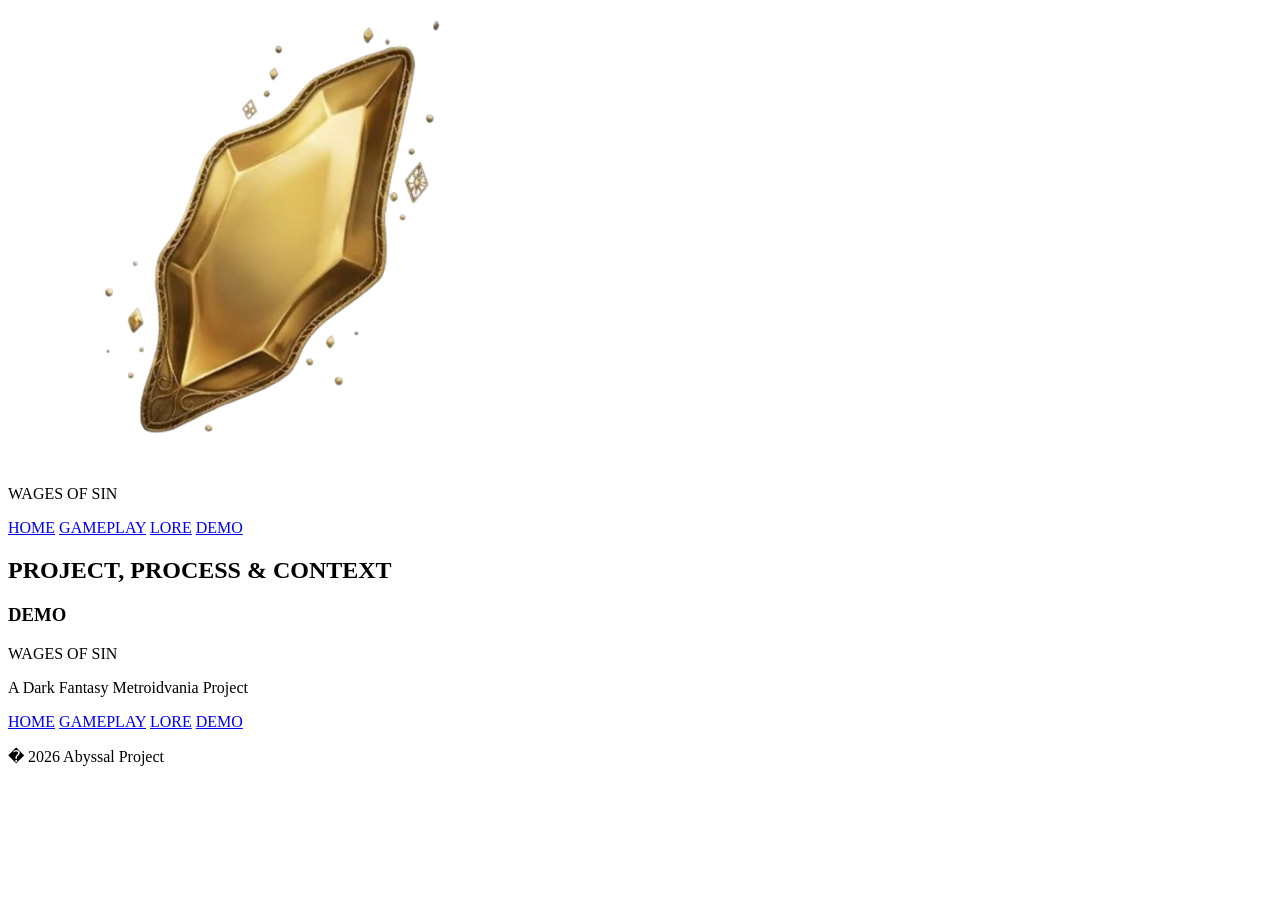
==== demo.html @ bb67bcfe "project-structure-adapted adaptei a estrutura do projeto para hospedar no github pages" ====
<!DOCTYPE html>
<html lang="en">
<head>
    <meta charset="UTF-8">
    <meta name="viewport" content="width=device-width, initial-scale=1.0">
    <title>Wages of Sin - Demo</title>

    <link rel="stylesheet" href="CSS/demo.css">
</head>
<body>
    
    <section id="main-section">
        <header>
            <div id="franchise-area">
                <img id="franchise-logo" alt="logo" src="IMGS/Sin-remnant.svg">
                <p id="franchise-name">WAGES OF SIN</p>
            </div>

            <div id="redirect-area">
                <a id="homepage" class="redirect" href="index.html">HOME</a>
                <a id="gameplay" class="redirect" href="gameplay.html">GAMEPLAY</a>
                <a id="lore" class="redirect" href="lore.html">LORE</a>
                <a id="demo" class="redirect" href="demo.html">DEMO</a>
            </div>
        </header>

        <section id="title-section">
            <h2 id="subtitle">PROJECT, PROCESS &amp; CONTEXT</h2>
            <h1 id="title">DEMO</h1>
        </section>
    </section>

    <footer>
        <div id="disclaimer" class="footer-areas">
            <p class="disclaimer-text">WAGES OF SIN</p>
            <p class="disclaimer-text" id="disclaimer-description">A Dark Fantasy Metroidvania Project</p>
        </div>
        
        <div id="redirect-area2" class="footer-areas">
            <a id="homepage2" class="redirect rdt2" href="index.html">HOME</a>
            <a id="gameplay2" class="redirect rdt2" href="gameplay.html">GAMEPLAY</a>
            <a id="lore2" class="redirect rdt2" href="lore.html">LORE</a>
            <a id="demo2" class="redirect rdt2" href="demo.html">DEMO</a>
        </div>
        
        <div id="corporation-disclaimer" class="footer-areas">
            <p id="corporation-text">� 2026 Abyssal Project</p>
        </div>
    </footer>
</body>
</html>
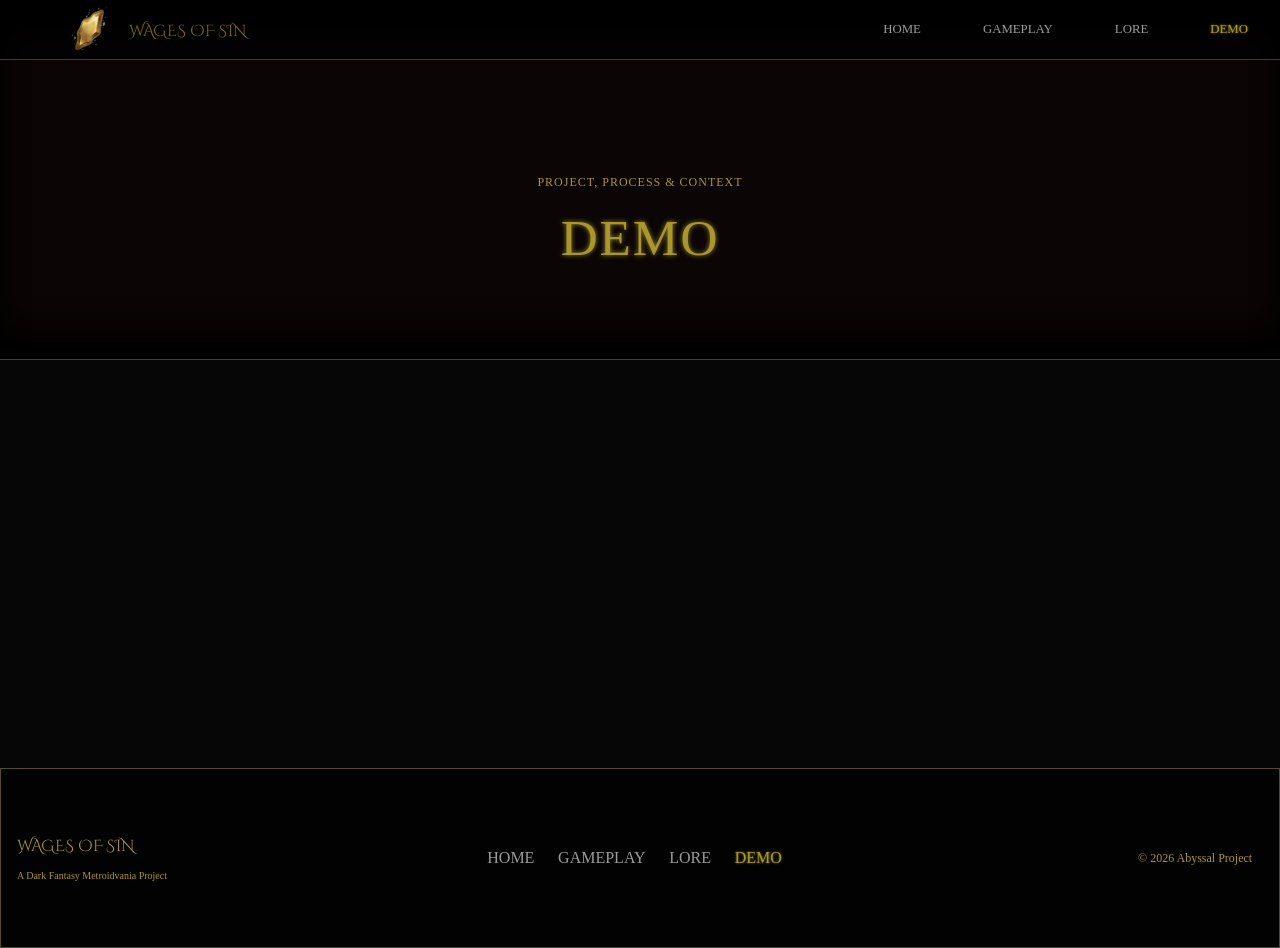
==== commit 5ad84105: "final lore update" ====
--- a/demo.html
+++ b/demo.html
@@ -20,7 +20,7 @@
                 <a id="homepage" class="redirect" href="index.html">HOME</a>
                 <a id="gameplay" class="redirect" href="gameplay.html">GAMEPLAY</a>
                 <a id="lore" class="redirect" href="lore.html">LORE</a>
-                <a id="demo" class="redirect" href="demo.html">DEMO</a>
+                <a id="demo" class="redirect" href="development.html">DEMO</a>
             </div>
         </header>
 
@@ -40,12 +40,14 @@
             <a id="homepage2" class="redirect rdt2" href="index.html">HOME</a>
             <a id="gameplay2" class="redirect rdt2" href="gameplay.html">GAMEPLAY</a>
             <a id="lore2" class="redirect rdt2" href="lore.html">LORE</a>
-            <a id="demo2" class="redirect rdt2" href="demo.html">DEMO</a>
+            <a id="demo2" class="redirect rdt2" href="development.html">DEMO</a>
         </div>
         
         <div id="corporation-disclaimer" class="footer-areas">
-            <p id="corporation-text">� 2026 Abyssal Project</p>
+            <p id="corporation-text">© 2026 Abyssal Project</p>
         </div>
     </footer>
 </body>
 </html>
+
+
--- a/CSS/demo.css
+++ b/CSS/demo.css
@@ -0,0 +1,203 @@
+@font-face {
+    font-family: "minha fonte";
+    src: url("../FONTS/CinzelDecorative-Regular.otf");
+}
+
+:root {
+    --display-font: "minha fonte";
+    --serif-font: "Times New Roman", Times, serif;
+    --gold-color: rgb(169, 150, 45);
+    --light-gold-color: rgb(253, 226, 76);
+    --lighter-gold-color: rgba(253, 226, 76, 0.523);
+    --black-acrilic: rgba(0, 0, 0, 0.65);
+    --light-black: rgb(6, 6, 6);
+    --lighter-black: rgb(12, 12, 12);
+    --body-background: rgb(172, 170, 170);
+    --text-muted: rgb(155, 155, 155);
+    --transition-default: 0.4s ease;
+    --dark-red: rgb(33, 0, 0);
+    --light-box-shadow: inset 0 2rem 2rem -0.4rem rgba(0, 0, 0, 1), inset 0 -2rem 2rem -0.4rem rgba(0, 0, 0, 1);
+}
+
+* {
+    box-sizing: border-box;
+}
+
+html,
+body {
+    width: 100%;
+    min-height: 100%;
+    margin: 0;
+    padding: 0;
+    background-color: var(--light-black);
+}
+
+#main-section {
+    display: flex;
+    flex-direction: column;
+    align-items: center;
+    width: 100%;
+    min-height: 80vh;
+    font-family: var(--display-font);
+}
+
+header,
+#franchise-area,
+#redirect-area {
+    display: flex;
+    flex-direction: row;
+    align-items: center;
+}
+
+header {
+    position: fixed;
+    z-index: 100;
+    justify-content: space-between;
+    width: 100%;
+    min-height: 3.75rem;
+    padding: 0 2rem;
+    background-color: var(--black-acrilic);
+    border-bottom: 0.0625rem solid rgba(253, 226, 76, 0.261);
+}
+
+#franchise-area {
+    justify-content: center;
+    gap: 1rem;
+    width: min(20%, 15.625rem);
+    min-width: 11.25rem;
+    height: 100%;
+}
+
+#franchise-logo {
+    width: clamp(2.5rem, 4vw, 4.375rem);
+    height: auto;
+}
+
+#franchise-name {
+    color: rgb(125, 107, 3);
+    font-size: clamp(1rem, 1vw, 2rem);
+    font-weight: lighter;
+}
+
+#redirect-area {
+    justify-content: space-between;
+    gap: 1.5rem;
+    width: min(30%, 25rem);
+    min-width: 15.625rem;
+    height: 100%;
+    font-family: var(--serif-font);
+    text-align: center;
+}
+
+.redirect {
+    color: var(--text-muted);
+    font-size: clamp(0.8rem, 1vw, 0.95rem);
+    font-weight: lighter;
+    text-decoration: none;
+    text-underline-offset: 0.25rem;
+    transition: color var(--transition-default), transform var(--transition-default);
+}
+
+#demo,
+#demo2 {
+    color: var(--gold-color);
+    text-shadow: rgba(from var(--light-gold-color) r g b / 60%) 0 0 0.15rem;
+}
+
+.redirect:hover {
+    color: var(--gold-color);
+    transform: scale(1.1);
+    cursor: pointer;
+}
+
+#title-section {
+    display: flex;
+    flex-direction: column;
+    align-items: center;
+    justify-content: center;
+    width: 100%;
+    height: clamp(16rem, 40vh, 30rem);
+    text-align: center;
+    background-color: rgb(from var(--dark-red) r g b / 20%);
+    box-shadow: var(--light-box-shadow);
+    border-bottom: 0.0625rem solid rgba(253, 226, 76, 0.261);
+}
+
+#subtitle {
+    margin-top: clamp(2rem, 15vh, 15rem);
+    margin-bottom: clamp(1rem, 2vh, 2rem);
+    color: var(--gold-color);
+    font-family: var(--serif-font);
+    font-size: 0.75rem;
+    font-weight: lighter;
+    letter-spacing: 0.0625rem;
+}
+
+#title {
+    margin-top: 0;
+    color: var(--gold-color);
+    font-family: var(--serif-font);
+    font-size: clamp(2.5rem, 4vw, 4.375rem);
+    font-weight: lighter;
+    letter-spacing: 0.125rem;
+    text-shadow: rgba(from var(--light-gold-color) r g b / 60%) 0 0 0.35rem;
+}
+
+footer {
+    display: flex;
+    flex-direction: row;
+    width: 100%;
+    height: clamp(8rem, 20vh, 20rem);
+    margin-top: 3rem;
+    background-color: var(--black-acrilic);
+    border: 1px solid rgba(from var(--gold-color) r g b / 50%);
+}
+
+.footer-areas {
+    display: flex;
+    width: clamp(15rem, 33vw, 45rem);
+    height: 100%;
+    justify-content: center;
+}
+
+#disclaimer {
+    flex-direction: column;
+    overflow-wrap: break-word;
+}
+
+.disclaimer-text {
+    margin: 0 0 0 1rem;
+    color: var(--gold-color);
+    font-family: var(--display-font);
+}
+
+#disclaimer-description {
+    margin-top: 1rem;
+    font-size: 0.625rem;
+    font-family: var(--serif-font);
+}
+
+#redirect-area2 {
+    flex-direction: row;
+    align-items: center;
+    justify-content: space-between;
+    padding: 0 5%;
+    text-align: center;
+}
+
+.rdt2 {
+    font-size: 1rem;
+}
+
+#corporation-disclaimer {
+    align-items: center;
+    justify-content: right;
+    margin-right: 0;
+}
+
+#corporation-text {
+    margin-right: 1rem;
+    color: var(--gold-color);
+    font-size: 0.75rem;
+    font-family: var(--serif-font);
+}
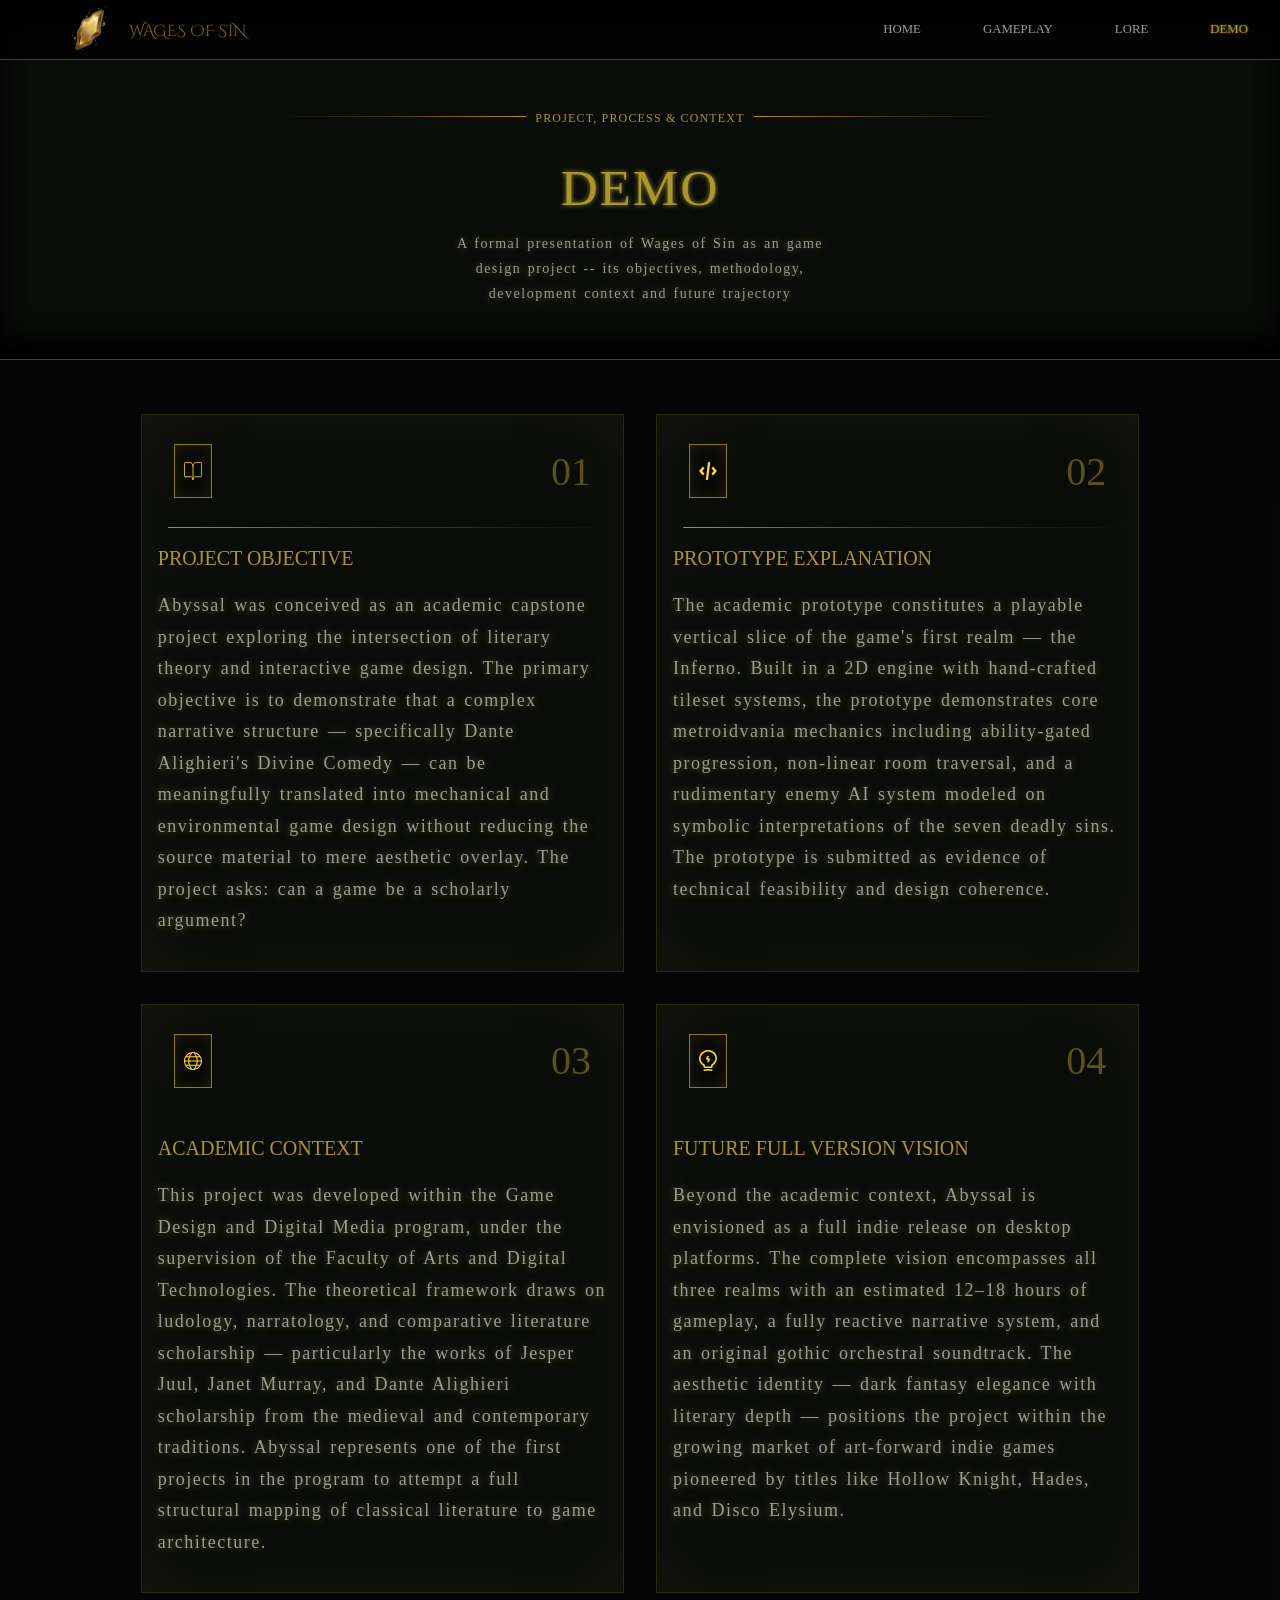
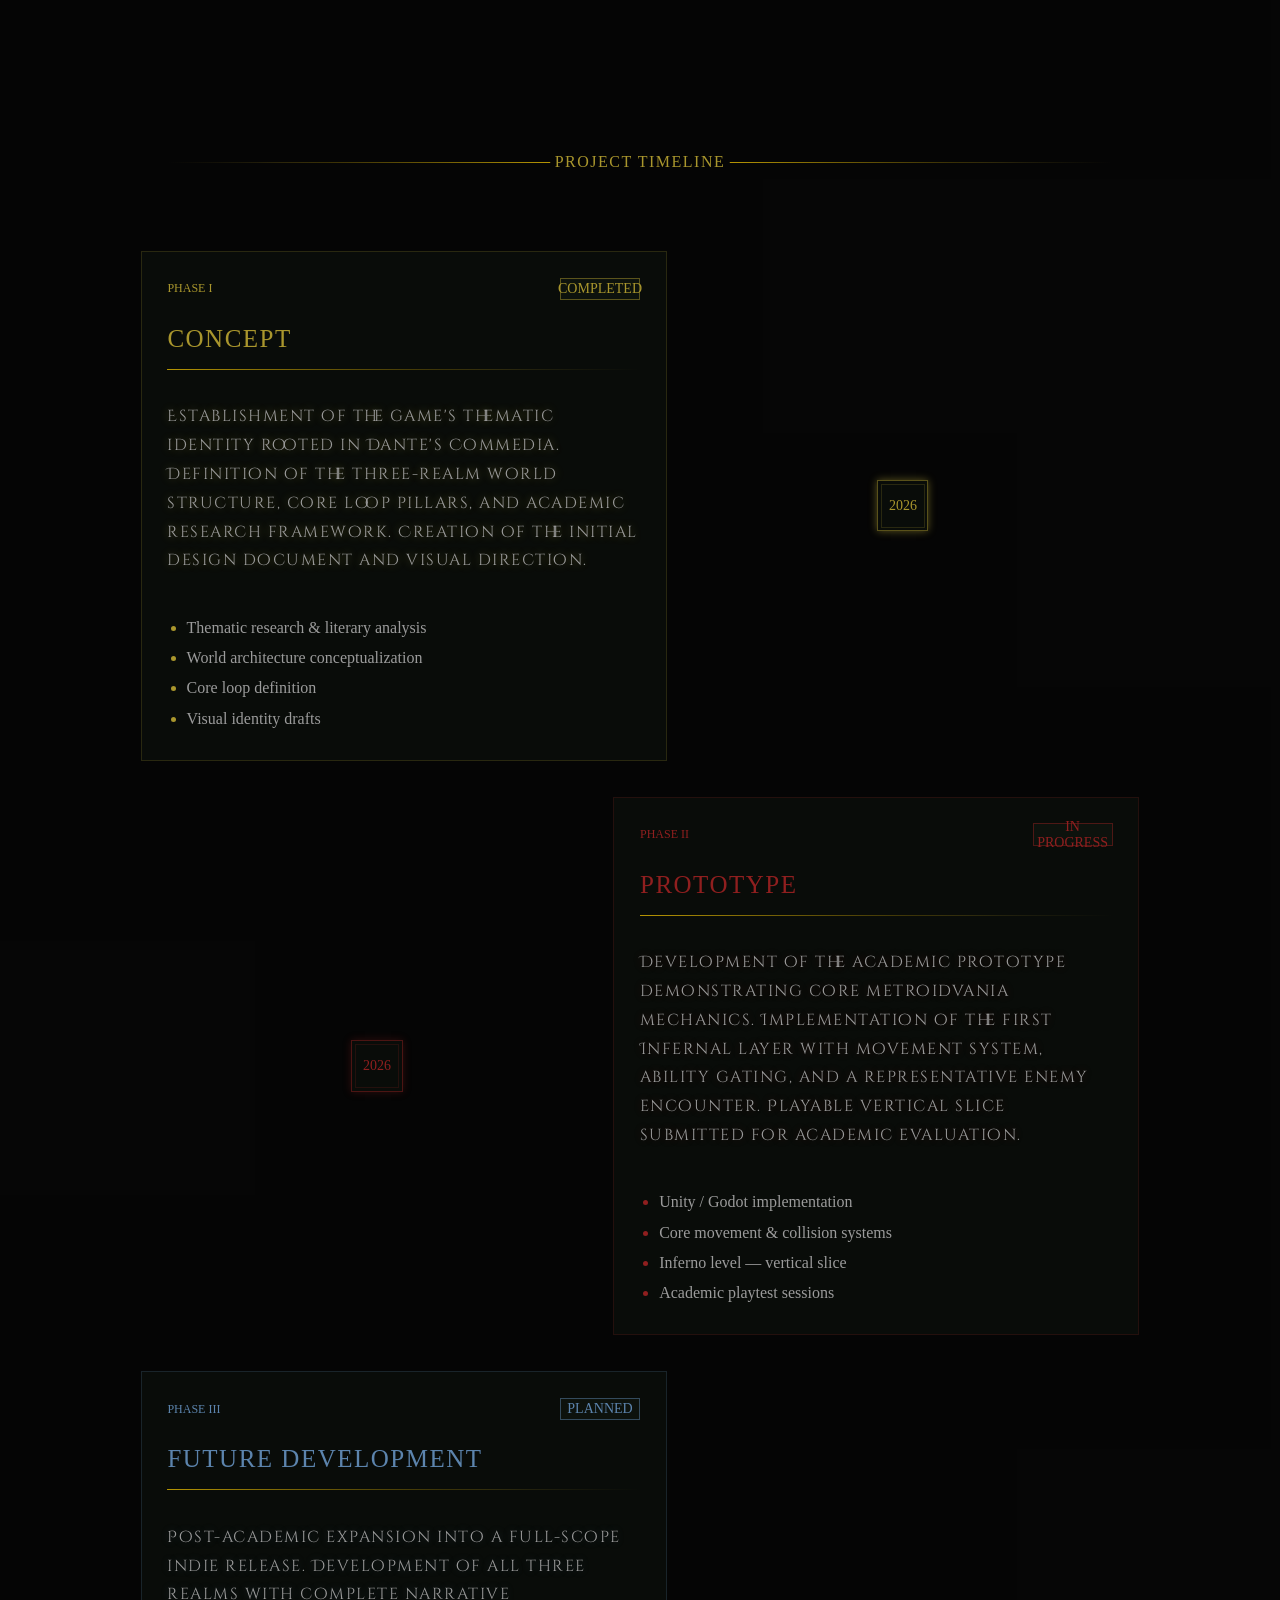
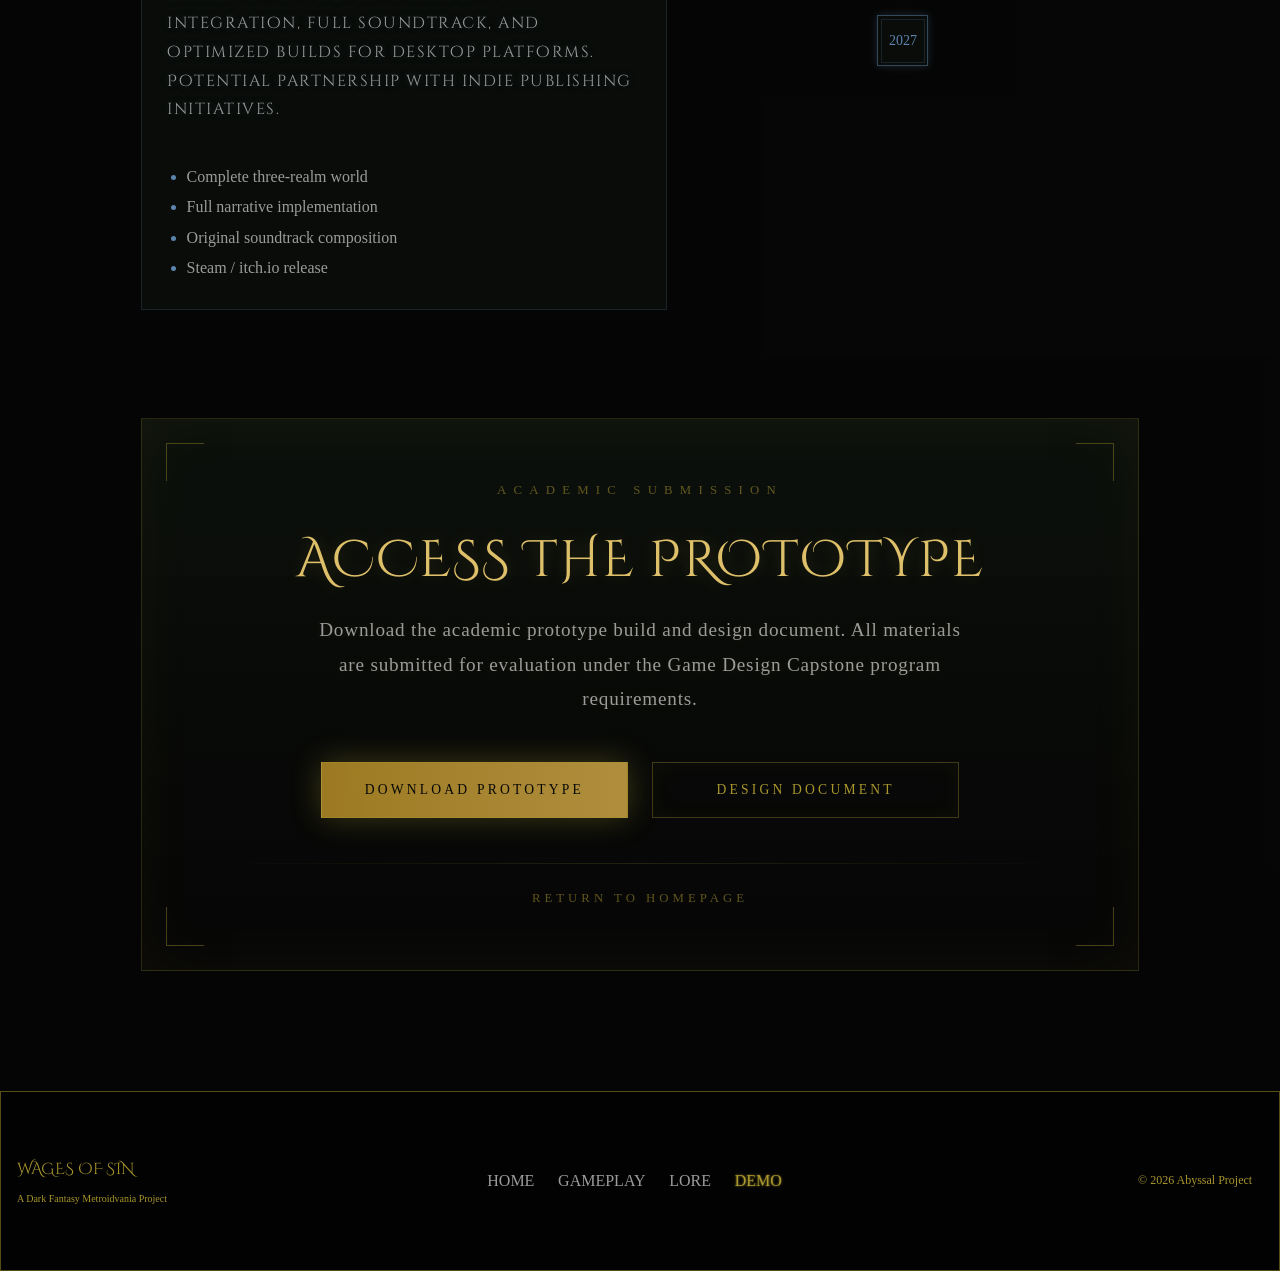
==== commit ba69fdd3: "demo update" ====
--- a/demo.html
+++ b/demo.html
@@ -5,30 +5,286 @@
     <meta name="viewport" content="width=device-width, initial-scale=1.0">
     <title>Wages of Sin - Demo</title>
 
-    <link rel="stylesheet" href="CSS/demo.css">
+    <link rel="stylesheet" href="../CSS/demo.css">
 </head>
 <body>
     
     <section id="main-section">
         <header>
             <div id="franchise-area">
-                <img id="franchise-logo" alt="logo" src="IMGS/Sin-remnant.svg">
+                <img id="franchise-logo" alt="logo" src="../IMGS/Sin-remnant.svg">
                 <p id="franchise-name">WAGES OF SIN</p>
             </div>
 
             <div id="redirect-area">
-                <a id="homepage" class="redirect" href="index.html">HOME</a>
+                <a id="homepage" class="redirect" href="home.html">HOME</a>
                 <a id="gameplay" class="redirect" href="gameplay.html">GAMEPLAY</a>
                 <a id="lore" class="redirect" href="lore.html">LORE</a>
-                <a id="demo" class="redirect" href="development.html">DEMO</a>
+                <a id="demo" class="redirect" href="demo.html">DEMO</a>
             </div>
         </header>
 
         <section id="title-section">
-            <h2 id="subtitle">PROJECT, PROCESS &amp; CONTEXT</h2>
+            <div id="subtitle-place">
+                <img class="yellow-line left-line" src="../IMGS/left-line.svg" alt="">
+                <h2 id="subtitle">PROJECT, PROCESS &amp; CONTEXT</h2>
+                <img class="yellow-line right-line" src="../IMGS/right-line.svg" alt="">
+            </div>
             <h1 id="title">DEMO</h1>
+            <div id="text-above-place">
+                <p id="title-text-above">A formal presentation of Wages of Sin as an game design project -- its objectives, methodology, development context and future trajectory</p>
+            </div>
         </section>
+
+        <section id="project-details-section">
+
+            <div class="line-box-place">
+
+                <div id="first-box" class="info-box">
+                    
+                    <div class="upper-box-line">
+                    
+                        <div class="icon-box">
+                    
+                            <img class="icon" src="../IMGS/Book.svg" alt="">
+                    
+                        </div>
+
+                        <p class="numeration">01</p>
+                    
+                    </div>
+
+                    <div class="divisor-line"></div>
+        
+                    <div class="text-info-box">
+                    
+                        <h3 class="info-box-title">PROJECT OBJECTIVE</h3>
+                    
+                        <p class="info-box-text">Abyssal was conceived as an academic capstone project exploring the intersection of literary theory and interactive game design. The primary objective is to demonstrate that a complex narrative structure — specifically Dante Alighieri's Divine Comedy — can be meaningfully translated into mechanical and environmental game design without reducing the source material to mere aesthetic overlay. The project asks: can a game be a scholarly argument?</p>
+                    
+                    </div>
+
+                </div>
+
+                <div id="second-box" class="info-box">
+                    
+                    <div class="upper-box-line">
+                    
+                        <div class="icon-box">
+                    
+                            <img class="icon" src="../IMGS/Code.svg" alt="">
+                    
+                        </div>
+
+                        <p class="numeration">02</p>
+                    
+                    </div>
+
+                    <div class="divisor-line"></div>
+        
+                    <div class="text-info-box">
+                    
+                        <h3 class="info-box-title">PROTOTYPE EXPLANATION</h3>
+                    
+                        <p class="info-box-text">The academic prototype constitutes a playable vertical slice of the game's first realm — the Inferno. Built in a 2D engine with hand-crafted tileset systems, the prototype demonstrates core metroidvania mechanics including ability-gated progression, non-linear room traversal, and a rudimentary enemy AI system modeled on symbolic interpretations of the seven deadly sins. The prototype is submitted as evidence of technical feasibility and design coherence.</p>
+                    
+                    </div>
+
+                </div>
+            </div>
+
+            <div class="line-box-place">
+
+                <div id="third-box" class="info-box">
+                    
+                    <div class="upper-box-line">
+                    
+                        <div class="icon-box">
+                    
+                            <img class="icon" src="../IMGS/world.svg" alt="">
+                    
+                        </div>
+
+                        <p class="numeration">03</p>
+                    
+                    </div>
+
+                    <div class="divisor-line"></div>
+        
+                    <div class="text-info-box">
+                    
+                        <h3 class="info-box-title">ACADEMIC CONTEXT</h3>
+                    
+                        <p class="info-box-text">This project was developed within the Game Design and Digital Media program, under the supervision of the Faculty of Arts and Digital Technologies. The theoretical framework draws on ludology, narratology, and comparative literature scholarship — particularly the works of Jesper Juul, Janet Murray, and Dante Alighieri scholarship from the medieval and contemporary traditions. Abyssal represents one of the first projects in the program to attempt a full structural mapping of classical literature to game architecture.</p>
+                    
+                    </div>
+
+                </div>
+
+                <div id="fourth-box" class="info-box">
+                    
+                    <div class="upper-box-line">
+                    
+                        <div class="icon-box">
+                    
+                            <img class="icon" src="../IMGS/lamp.svg" alt="">
+                    
+                        </div>
+
+                        <p class="numeration">04</p>
+                    
+                    </div>
+
+                    <div class="divisor-line"></div>
+        
+                    <div class="text-info-box">
+                    
+                        <h3 class="info-box-title">FUTURE FULL VERSION VISION</h3>
+                    
+                        <p class="info-box-text">Beyond the academic context, Abyssal is envisioned as a full indie release on desktop platforms. The complete vision encompasses all three realms with an estimated 12–18 hours of gameplay, a fully reactive narrative system, and an original gothic orchestral soundtrack. The aesthetic identity — dark fantasy elegance with literary depth — positions the project within the growing market of art-forward indie games pioneered by titles like Hollow Knight, Hades, and Disco Elysium.</p>
+                    </div>
+
+                </div>
+            </div>
+
+        </section>
+
+        <div id="divisor-place">
+            <img class="line" src="../IMGS/left-line.svg" alt="left-line">
+            <p id="project-timeline">PROJECT TIMELINE</p>
+            <img class="line" src="../IMGS/right-line.svg" alt="right-line">
+        </div>
+
+        <section id="timeline-section">
+            
+            <div id="first-timeline" class="timeline">
+
+                <div class="timeline-box">
+
+                    <div class="timeline-box-upper-line">
+
+                        <p class="phase">PHASE I</p>
+
+                        <div class="stage-box">COMPLETED</div>
+                   
+                    </div>
+
+                    <p class="timeline-title">CONCEPT</p>
+                    <img class="timeline-golden-line divisor-line" src="" alt="">
+
+                    <p class="timeline-description">Establishment of the game's thematic identity rooted in Dante's Commedia. Definition of the three-realm world structure, core loop pillars, and academic research framework. Creation of the initial design document and visual direction.</p>
+                    <ul class="timeline-list">
+                        <li>Thematic research &amp; literary analysis</li>
+                        <li>World architecture conceptualization</li>
+                        <li>Core loop definition</li>
+                        <li>Visual identity drafts</li>
+                    </ul>
+                </div>
+
+                <div class="timeline-right-side">
+                    <div class="outside-year-box" id="first-outside-year-box">
+                        <div class="inside-year-box" id="first-inside-year-box">2026</div>
+                    </div>
+                </div>
+            </div>
+
+
+            <div id="second-timeline" class="timeline">
+
+                <div class="timeline-box">
+
+                    <div class="timeline-box-upper-line">
+
+                        <p class="phase">PHASE II</p>
+
+                        <div class="stage-box">IN PROGRESS</div>
+                   
+                    </div>
+
+                    <p class="timeline-title">PROTOTYPE</p>
+                    <img class="timeline-golden-line divisor-line" src="" alt="">
+
+                    <p class="timeline-description">Development of the academic prototype demonstrating core metroidvania mechanics. Implementation of the first Infernal layer with movement system, ability gating, and a representative enemy encounter. Playable vertical slice submitted for academic evaluation.</p>
+                    <ul class="timeline-list">
+                        <li>Unity / Godot implementation</li>
+                        <li>Core movement &amp; collision systems</li>
+                        <li>Inferno level — vertical slice</li>
+                        <li>Academic playtest sessions</li>
+                    </ul>
+                </div>
+
+                <div class="timeline-right-side">
+                    <div class="outside-year-box">
+                        <div class="inside-year-box">2026</div>
+                    </div>
+                </div>
+            </div>
+
+            <div id="third-timeline" class="timeline">
+
+                <div class="timeline-box">
+
+                    <div class="timeline-box-upper-line">
+
+                        <p class="phase">PHASE III</p>
+
+                        <div class="stage-box">PLANNED</div>
+                   
+                    </div>
+
+                    <p class="timeline-title">FUTURE DEVELOPMENT</p>
+                    <img class="timeline-golden-line divisor-line" src="" alt="">
+
+                    <p class="timeline-description">Post-academic expansion into a full-scope indie release. Development of all three realms with complete narrative integration, full soundtrack, and optimized builds for desktop platforms. Potential partnership with indie publishing initiatives.</p>
+                    <ul class="timeline-list">
+                        <li>Complete three-realm world</li>
+                        <li>Full narrative implementation</li>
+                        <li>Original soundtrack composition</li>
+                        <li>Steam / itch.io release</li>
+                    </ul>
+                </div>
+
+                <div class="timeline-right-side">
+                    <div class="outside-year-box">
+                        <div class="inside-year-box">2027</div>
+                    </div>
+                </div>
+            </div>
+        </section>
+
+        <section id="prototype-access-section">
+
+            <div id="prototype-access-card">
+
+                <div class="card-corner top-left"></div>
+                <div class="card-corner top-right"></div>
+                <div class="card-corner bottom-left"></div>
+                <div class="card-corner bottom-right"></div>
+
+                <p class="prototype-overline">ACADEMIC SUBMISSION</p>
+                <h2 id="prototype-access-title">ACCESS THE PROTOTYPE</h2>
+                <p id="prototype-access-description">Download the academic prototype build and design document. All materials are submitted for evaluation under the Game Design Capstone program requirements.</p>
+
+                <div id="prototype-actions">
+                    <a class="prototype-button primary-prototype-button" href="#">DOWNLOAD PROTOTYPE</a>
+                    <a class="prototype-button secondary-prototype-button" href="#">DESIGN DOCUMENT</a>
+                </div>
+
+                <div id="prototype-return-line"></div>
+                <a id="prototype-return-link" href="home.html">RETURN TO HOMEPAGE</a>
+
+            </div>
+
+        </section>
+
     </section>
+
+
+
+
+
+
+
 
     <footer>
         <div id="disclaimer" class="footer-areas">
@@ -37,10 +293,10 @@
         </div>
         
         <div id="redirect-area2" class="footer-areas">
-            <a id="homepage2" class="redirect rdt2" href="index.html">HOME</a>
+            <a id="homepage2" class="redirect rdt2" href="home.html">HOME</a>
             <a id="gameplay2" class="redirect rdt2" href="gameplay.html">GAMEPLAY</a>
             <a id="lore2" class="redirect rdt2" href="lore.html">LORE</a>
-            <a id="demo2" class="redirect rdt2" href="development.html">DEMO</a>
+            <a id="demo2" class="redirect rdt2" href="demo.html">DEMO</a>
         </div>
         
         <div id="corporation-disclaimer" class="footer-areas">
@@ -50,4 +306,3 @@
 </body>
 </html>
 
-
--- a/CSS/demo.css
+++ b/CSS/demo.css
@@ -10,13 +10,29 @@
     --light-gold-color: rgb(253, 226, 76);
     --lighter-gold-color: rgba(253, 226, 76, 0.523);
     --black-acrilic: rgba(0, 0, 0, 0.65);
-    --light-black: rgb(6, 6, 6);
+    --light-black: rgba(6, 6, 6, 0.99);
     --lighter-black: rgb(12, 12, 12);
     --body-background: rgb(172, 170, 170);
     --text-muted: rgb(155, 155, 155);
     --transition-default: 0.4s ease;
-    --dark-red: rgb(33, 0, 0);
-    --light-box-shadow: inset 0 2rem 2rem -0.4rem rgba(0, 0, 0, 1), inset 0 -2rem 2rem -0.4rem rgba(0, 0, 0, 1);
+    --dark-red: rgba(66, 1, 1, 0.402);
+    --light-box-shadow: inset 0 1.6rem 1.6rem -0.32rem rgba(0, 0, 0, 1), inset 0 -1.6rem 1.6rem -0.32rem rgba(0, 0, 0, 1);
+    --yellow-background: rgba(255, 251, 0, 0.215);
+    --realm-red-glow: rgb(253, 6, 6, 0.3);
+    --realm-red-image-glow: rgb(234, 0, 0, 0.3);
+    --realm-red-soft: rgba(255, 0, 0, 0.267);
+    --realm-red-soft-glow: rgba(255, 0, 0, 0.2);
+    --realm-red-text: rgb(111, 3, 3);
+
+    --penant-blue: rgb(128, 212, 212);
+    --dark-yellow: rgba(201, 218, 44, 0.035);
+    --golden-glow: rgb(253, 226, 76);
+
+    --dark-green: rgba(35, 56, 35, 0.153);
+    --light-green: rgb(0, 127, 0);
+    --lighter-green: rgba(0, 127, 0, 0.523);
+    --content-width: min(78%, 84rem);
+    --content-width-mobile: min(90%, 42rem);
 }
 
 * {
@@ -118,29 +134,816 @@
     width: 100%;
     height: clamp(16rem, 40vh, 30rem);
     text-align: center;
-    background-color: rgb(from var(--dark-red) r g b / 20%);
+    background-color: var(--dark-green);
     box-shadow: var(--light-box-shadow);
     border-bottom: 0.0625rem solid rgba(253, 226, 76, 0.261);
 }
 
 #subtitle {
-    margin-top: clamp(2rem, 15vh, 15rem);
-    margin-bottom: clamp(1rem, 2vh, 2rem);
+    margin-left: 0.5rem;
+    margin-right: 0.5rem;
     color: var(--gold-color);
     font-family: var(--serif-font);
     font-size: 0.75rem;
     font-weight: lighter;
-    letter-spacing: 0.0625rem;
+    letter-spacing: 0.0725rem;
 }
 
 #title {
-    margin-top: 0;
+    margin-top: 0%;
     color: var(--gold-color);
     font-family: var(--serif-font);
     font-size: clamp(2.5rem, 4vw, 4.375rem);
     font-weight: lighter;
     letter-spacing: 0.125rem;
     text-shadow: rgba(from var(--light-gold-color) r g b / 60%) 0 0 0.35rem;
+    margin-bottom: 0%;
+}
+
+
+#subtitle-place{
+    margin-bottom: 0%;
+    width: 100%;
+    height: clamp(2rem, 15vh, 5rem);
+    display: flex;
+    flex-direction: row;
+    text-align: center;
+    align-items: center;
+    justify-content: center;
+}
+
+.yellow-line{
+    margin-bottom: clamp(0.2rem, 1vh, 0.2rem);
+    width: 20%;
+    height: 0.05rem;
+    object-fit: cover;
+}
+
+#text-above-place{
+    margin-top: 0%;
+    font-size: 14px;
+    font-family: var(--serif-font);
+    font-weight: lighter;
+    color: var(--text-muted);
+    letter-spacing: 1.5px;
+    word-spacing: 1.5px;
+    line-height: 1.8;
+    text-shadow: 0rem 0rem 0.5rem rgba( from var(--golden-glow) r g b / 40%);
+    width: clamp(25rem, 28vw, 40rem);
+    height: clamp(4rem, 5vh, 8rem);
+    justify-content: start;
+    align-items: start;
+    overflow-wrap: break-word;
+}
+
+
+#project-details-section{
+    display: grid;
+    grid-template-columns: repeat(2, minmax(0, 1fr));
+    gap: clamp(1.5rem, 2.5vw, 2.75rem);
+    align-items: stretch;
+    width: var(--content-width);
+    height: auto;
+    margin-top: clamp(2rem, 6vh, 4rem);
+}
+
+.line-box-place{
+    display: contents;
+}
+
+.info-box{
+    padding: 1rem;
+    width: clamp(24rem, 100%, 40rem);
+    min-height: clamp(22rem, 32vw, 28rem);
+    background-color: var(--dark-green);
+    border: 1px solid rgba(from var(--gold-color) r g b /20%);
+    box-shadow: inset 0rem 0rem 5rem rgba(from var(--golden-glow) r g b / 5%);
+}
+
+.upper-box-line{
+    padding-left: 1rem;
+    padding-right: 1rem;
+    display: flex;
+    align-items: center;
+    justify-content: space-between;
+    width: 100%;
+    height: clamp(4rem, 20vh, 5rem);
+}
+
+.icon-box{
+    display: flex;
+    align-items: center;
+    justify-content: center;
+    width: clamp(2rem, 3vw, 5rem);
+    height: clamp(2rem, 6vh, 5rem);
+    background-color: rgba(from var(--light-black) r g b /50%);
+    border: 1px solid rgba(from var(--gold-color) r g b / 80%);
+    box-shadow: inset 0rem 0rem 0.8rem rgba(from var(--golden-glow) r g b / 10%);
+}
+
+.icon{
+    border: transparent;
+    width: 50%;
+    height: 50%;
+    object-fit: contain;
+    object-position: center;
+}
+
+.numeration{
+    color: rgba(from var(--gold-color) r g b / 50%);
+    font-size: 40px;
+    font-family: var(--serif-font);
+}
+
+.info-box-title{
+    color: var(--gold-color);
+    font-size: 20px;
+    font-family: var(--serif-font);
+    font-weight: lighter;
+}
+
+.info-box-text{
+    color: var(--text-muted);
+    line-height: clamp(0.8rem, 3.5vh, 2.5rem);
+    font-size: clamp(0.8rem, 2vh, 2.5rem);
+    font-family: var(--serif-font);
+    font-weight: lighter;
+    letter-spacing: 1.5px;
+    word-spacing: 2px;
+    text-shadow: 0rem 0rem 0.5rem rgba( from var(--golden-glow) r g b / 40%);
+}
+
+.divisor-line{
+    margin-left: clamp(0.5rem, 0.8vw, 2rem);
+    margin-top: 1rem;
+    margin-bottom: 1rem;
+    width: 100%;
+    height: 0.25px;
+    opacity: 100%;
+    background-image: url("../IMGS/right-line.svg");
+    background-size: cover;
+    background-position: center;
+    background-repeat: no-repeat;
+}
+
+
+#divisor-place{
+    margin-top: clamp(10rem, 15vh, 25rem);
+    display: flex;
+    flex-direction: row;
+    align-items: center;
+    justify-content: center;
+    width: var(--content-width);
+    height: clamp(1rem, 2vh, 2rem);
+}
+
+.line{
+    width: clamp(10rem, 30vw, 40rem);
+    height: clamp(0.05rem, 0.1vh, 1rem);
+    background-color: rgba(from var(--light-black) r g b / 50%);
+    object-fit: cover;
+}
+
+#project-timeline{
+    margin-right: clamp(0.25rem, 0.25vw, 2rem);
+    margin-left: clamp(0.25rem, 0.25vw, 2rem);
+    color: var(--gold-color);
+    font-family: var(--serif-font);
+    font-size: 16px;
+    letter-spacing: 1.5px;
+}
+
+
+#timeline-section{
+    margin-top: clamp(5rem, 8vh, 15rem);
+    width: var(--content-width);
+    height: auto;
+    display: flex;
+    flex-direction: column;
+    align-items: center;
+    justify-content: flex-start;
+}
+
+.timeline{
+    --timeline-accent: var(--gold-color);
+    --timeline-accent-soft: rgba(from var(--gold-color) r g b / 20%);
+    --timeline-accent-border: rgba(from var(--gold-color) r g b / 50%);
+    --timeline-accent-glow: rgba(from var(--golden-glow) r g b / 35%);
+    display: flex;
+    flex-direction: row;
+    align-items: stretch;
+    width: 100%;
+    min-height: clamp(25rem, 30vh, 40rem);
+    height: auto;
+    margin-bottom: clamp(2rem, 4vh, 4rem);
+}
+
+.timeline-box{
+    display: flex;
+    flex-direction: column;
+    flex: 1 1 0;
+    width: 50%;
+    height: auto;
+    background-color: var(--dark-green);
+    border: 1px solid var(--timeline-accent-soft);
+    padding: clamp(1rem, 2vw, 2rem);
+}
+
+.timeline-box-upper-line{
+    display: flex;
+    flex-direction: row;
+    justify-content: space-between;
+    align-items: center;
+    width: 100%;
+    height: clamp(1rem, 2.5vh, 5rem);
+}
+
+.phase{
+    font-size: 12px;
+    color: var(--timeline-accent);
+    font-family: var(--serif-font);
+}
+
+.stage-box{
+    display: flex;
+    align-items: center;
+    justify-content: center;
+    text-align: center;
+    width: clamp(5rem, 6vw, 10rem);
+    height: 100%;
+    border: 1px solid var(--timeline-accent-border);
+    color: var(--timeline-accent);
+    font-size: 14px;
+    font-family: var(--serif-font);
+    background-color: var(--dark-green);
+}
+
+
+.timeline-title{
+    color: var(--timeline-accent);
+    font-family: var(--serif-font);
+    letter-spacing: 1.5px;
+    font-size: 25px;
+    margin-bottom: 0%;
+}
+
+.timeline-golden-line{
+    width: 100%;
+    margin-left: 0;
+    object-position: left;
+}
+
+.timeline-description{
+    color: var(--text-muted);
+    letter-spacing: 1.5px;
+    font-size: 16px;
+    line-height: 1.8;
+    text-shadow: 0rem 0rem 0.5rem var(--timeline-accent-glow);
+}
+
+.timeline-list{
+    margin-top: clamp(1rem, 2.5vh, 1.75rem);
+    margin-bottom: 0;
+    padding-left: 1.2rem;
+    width: 100%;
+    color: var(--text-muted);
+    font-family: var(--serif-font);
+    font-size: 16px;
+    line-height: 1.9;
+}
+
+.timeline-list li::marker{
+    color: var(--timeline-accent);
+}
+
+.timeline-right-side{
+    flex: 1 1 0;
+    width: 50%;
+    min-height: inherit;
+    height: auto;
+    display: flex;
+    flex-direction: column;
+    align-items: center;
+    justify-content: center;
+    text-align: center;
+}
+
+.outside-year-box{
+    display: flex;
+    flex-direction: row;
+    align-items: center;
+    justify-content: center;
+    width: clamp(3rem, 4vw, 10rem);
+    height: clamp(3rem, 4vw, 10rem);
+    border: 1px solid var(--timeline-accent-border);
+    color: var(--timeline-accent);
+    font-size: 14px;
+    font-family: var(--serif-font);
+    background-color: var(--dark-green);
+    box-shadow: 0rem 0rem 0.5rem var(--timeline-accent-glow);
+}
+
+.inside-year-box{
+    display: flex;
+    flex-direction: row;
+    align-items: center;
+    justify-content: center;
+    width: 90%;
+    height: 90%;
+    border: 0.5px solid var(--timeline-accent-soft);
+    color: var(--timeline-accent);
+    font-size: 14px;
+    font-family: var(--serif-font);
+}
+
+#first-timeline{
+    --timeline-accent: var(--gold-color);
+    --timeline-accent-soft: rgba(from var(--gold-color) r g b / 20%);
+    --timeline-accent-border: rgba(from var(--gold-color) r g b / 50%);
+    --timeline-accent-glow: rgba(from var(--golden-glow) r g b / 35%);
+}
+
+#second-timeline{
+    --timeline-accent: rgb(143, 31, 31);
+    --timeline-accent-soft: rgba(143, 31, 31, 0.2);
+    --timeline-accent-border: rgba(143, 31, 31, 0.5);
+    --timeline-accent-glow: rgba(143, 31, 31, 0.3);
+    flex-direction: row-reverse;
+}
+
+#third-timeline{
+    --timeline-accent: rgb(92, 132, 173);
+    --timeline-accent-soft: rgba(92, 132, 173, 0.2);
+    --timeline-accent-border: rgba(92, 132, 173, 0.5);
+    --timeline-accent-glow: rgba(92, 132, 173, 0.28);
+}
+
+#prototype-access-section{
+    display: flex;
+    align-items: center;
+    justify-content: center;
+    width: var(--content-width);
+    margin-top: clamp(4rem, 8vh, 8rem);
+    margin-bottom: clamp(4rem, 8vh, 7rem);
+}
+
+#prototype-access-card{
+    position: relative;
+    display: flex;
+    flex-direction: column;
+    align-items: center;
+    width: 100%;
+    min-height: clamp(22rem, 40vw, 30rem);
+    padding: clamp(2rem, 5vw, 4rem);
+    background: linear-gradient(180deg, rgba(from var(--dark-green) r g b / 0.22), rgba(from var(--light-black) r g b / 0.5));
+    border: 1px solid rgba(from var(--gold-color) r g b / 22%);
+    box-shadow: inset 0rem 0rem 4rem rgba(from var(--golden-glow) r g b / 0.04);
+    text-align: center;
+}
+
+.card-corner{
+    position: absolute;
+    width: clamp(2rem, 3vw, 3rem);
+    height: clamp(2rem, 3vw, 3rem);
+    border-color: rgba(from var(--gold-color) r g b / 40%);
+    border-style: solid;
+    pointer-events: none;
+}
+
+.top-left{
+    top: clamp(1rem, 2vw, 1.5rem);
+    left: clamp(1rem, 2vw, 1.5rem);
+    border-width: 1px 0 0 1px;
+}
+
+.top-right{
+    top: clamp(1rem, 2vw, 1.5rem);
+    right: clamp(1rem, 2vw, 1.5rem);
+    border-width: 1px 1px 0 0;
+}
+
+.bottom-left{
+    bottom: clamp(1rem, 2vw, 1.5rem);
+    left: clamp(1rem, 2vw, 1.5rem);
+    border-width: 0 0 1px 1px;
+}
+
+.bottom-right{
+    bottom: clamp(1rem, 2vw, 1.5rem);
+    right: clamp(1rem, 2vw, 1.5rem);
+    border-width: 0 1px 1px 0;
+}
+
+.prototype-overline{
+    margin: 0;
+    color: rgba(from var(--gold-color) r g b / 55%);
+    font-family: var(--serif-font);
+    font-size: clamp(0.7rem, 1vw, 0.95rem);
+    letter-spacing: 0.45rem;
+}
+
+#prototype-access-title{
+    margin-top: clamp(1.5rem, 3vh, 2.5rem);
+    margin-bottom: 0;
+    color: #dfc06a;
+    font-family: var(--display-font);
+    font-size: clamp(2rem, 4vw, 3.6rem);
+    font-weight: lighter;
+    letter-spacing: 0.1rem;
+    text-shadow: 0rem 0rem 1rem rgba(from var(--golden-glow) r g b / 18%);
+}
+
+#prototype-access-description{
+    margin-top: clamp(1.5rem, 3vh, 2.5rem);
+    margin-bottom: 0;
+    width: min(100%, 42rem);
+    color: var(--text-muted);
+    font-family: var(--serif-font);
+    font-size: clamp(1rem, 1.5vw, 1.35rem);
+    line-height: 1.8;
+    letter-spacing: 0.05rem;
+    text-shadow: 0rem 0rem 0.6rem rgba(from var(--golden-glow) r g b / 12%);
+}
+
+#prototype-actions{
+    display: flex;
+    flex-wrap: wrap;
+    align-items: center;
+    justify-content: center;
+    gap: clamp(1rem, 2vw, 1.5rem);
+    width: 100%;
+    margin-top: clamp(2rem, 5vh, 3rem);
+}
+
+.prototype-button{
+    display: inline-flex;
+    align-items: center;
+    justify-content: center;
+    min-width: clamp(15rem, 24vw, 21rem);
+    min-height: clamp(3.5rem, 6vh, 4.4rem);
+    padding: 0 clamp(1.25rem, 2vw, 2rem);
+    border: 1px solid rgba(from var(--gold-color) r g b / 35%);
+    color: var(--gold-color);
+    font-family: var(--serif-font);
+    font-size: clamp(0.85rem, 1vw, 1rem);
+    letter-spacing: 0.2rem;
+    text-decoration: none;
+    transition: transform var(--transition-default), box-shadow var(--transition-default), background-color var(--transition-default), color var(--transition-default);
+}
+
+.prototype-button:hover{
+    transform: translateY(-0.125rem);
+}
+
+.primary-prototype-button{
+    background: linear-gradient(90deg, rgba(164, 128, 36, 0.95), rgba(198, 160, 68, 0.88));
+    color: var(--light-black);
+    box-shadow: 0rem 0rem 2rem rgba(from var(--golden-glow) r g b / 22%);
+}
+
+.secondary-prototype-button{
+    background-color: transparent;
+    box-shadow: inset 0rem 0rem 1.5rem rgba(from var(--golden-glow) r g b / 0.03);
+}
+
+#prototype-return-line{
+    width: 100%;
+    height: 1px;
+    margin-top: clamp(2.5rem, 5vh, 3.5rem);
+    background: linear-gradient(90deg, rgba(from var(--gold-color) r g b / 0), rgba(from var(--gold-color) r g b / 18%), rgba(from var(--gold-color) r g b / 0));
+}
+
+#prototype-return-link{
+    margin-top: clamp(1.25rem, 3vh, 1.75rem);
+    color: rgba(from var(--gold-color) r g b / 55%);
+    font-family: var(--serif-font);
+    font-size: clamp(0.8rem, 1vw, 0.95rem);
+    letter-spacing: 0.25rem;
+    text-decoration: none;
+    text-transform: uppercase;
+    transition: color var(--transition-default), letter-spacing var(--transition-default);
+}
+
+#prototype-return-link:hover{
+    color: var(--gold-color);
+    letter-spacing: 0.32rem;
+}
+
+
+@media (max-width: 1100px){
+    #project-details-section{
+        grid-template-columns: 1fr;
+        width: var(--content-width-mobile);
+    }
+
+    #divisor-place,
+    #timeline-section,
+    #prototype-access-section{
+        width: var(--content-width-mobile);
+    }
+}
+
+@media (max-width: 768px){
+    html,
+    body{
+        overflow-x: hidden;
+    }
+
+    header{
+        flex-direction: column;
+        justify-content: center;
+        gap: 0.75rem;
+        padding: 1rem;
+    }
+
+    #franchise-area,
+    #redirect-area{
+        width: 100%;
+        min-width: 0;
+    }
+
+    #redirect-area{
+        flex-wrap: wrap;
+        justify-content: center;
+        gap: 0.75rem 1.25rem;
+    }
+
+    .redirect{
+        font-size: 0.85rem;
+    }
+
+    #title-section{
+        height: auto;
+        min-height: 18rem;
+        padding: 7rem 1rem 2rem;
+    }
+
+    #subtitle-place{
+        flex-wrap: wrap;
+        gap: 0.5rem;
+        height: auto;
+    }
+
+    .yellow-line{
+        width: clamp(4rem, 18vw, 8rem);
+    }
+
+    #subtitle{
+        margin: 0;
+        font-size: 0.72rem;
+        letter-spacing: 0.08rem;
+    }
+
+    #title{
+        font-size: clamp(2.2rem, 11vw, 3.8rem);
+        line-height: 1.05;
+    }
+
+    #text-above-place{
+        width: min(100%, 26rem);
+        height: auto;
+        font-size: 0.95rem;
+        line-height: 1.7;
+    }
+
+    #project-details-section{
+        width: var(--content-width-mobile);
+        gap: 1.25rem;
+        margin-top: 1.75rem;
+    }
+
+    .info-box{
+        width: 100%;
+        min-height: 0;
+        padding: 1rem;
+    }
+
+    .upper-box-line{
+        height: auto;
+        min-height: 3.5rem;
+    }
+
+    .numeration{
+        font-size: 2rem;
+    }
+
+    .info-box-title{
+        font-size: 1.05rem;
+    }
+
+    .info-box-text{
+        font-size: 0.95rem;
+        line-height: 1.7;
+    }
+
+    .divisor-line{
+        margin-left: 0;
+    }
+
+    #divisor-place{
+        margin-top: 2.5rem;
+        width: var(--content-width-mobile);
+        gap: 0.75rem;
+    }
+
+    .line{
+        width: clamp(4rem, 18vw, 8rem);
+    }
+
+    #timeline-section{
+        width: var(--content-width-mobile);
+        margin-top: 2.5rem;
+    }
+
+    .timeline,
+    #second-timeline{
+        flex-direction: column;
+        gap: 1rem;
+        min-height: 0;
+    }
+
+    .timeline-box,
+    .timeline-right-side{
+        width: 100%;
+    }
+
+    .timeline-right-side{
+        min-height: 0;
+        padding: 0.5rem 0 0;
+    }
+
+    .timeline-box-upper-line{
+        height: auto;
+        min-height: 3rem;
+        gap: 0.75rem;
+    }
+
+    .stage-box{
+        width: auto;
+        min-width: 7rem;
+        padding: 0.55rem 0.9rem;
+    }
+
+    .timeline-title{
+        font-size: clamp(1.5rem, 7vw, 2.1rem);
+    }
+
+    .timeline-description,
+    .timeline-list{
+        font-size: 0.95rem;
+        line-height: 1.7;
+    }
+
+    #prototype-access-section{
+        width: var(--content-width-mobile);
+        margin-top: 3rem;
+        margin-bottom: 3rem;
+    }
+
+    #prototype-access-card{
+        min-height: 0;
+        padding: 2rem 1.25rem;
+    }
+
+    #prototype-access-title{
+        font-size: clamp(1.8rem, 9vw, 2.8rem);
+    }
+
+    #prototype-access-description{
+        width: min(100%, 28rem);
+        font-size: 1rem;
+        line-height: 1.7;
+    }
+
+    #prototype-actions{
+        flex-direction: column;
+    }
+
+    .prototype-button{
+        width: 100%;
+        min-width: 0;
+    }
+
+    footer{
+        flex-direction: column;
+        align-items: center;
+        height: auto;
+        padding: 1.5rem 1rem;
+        gap: 1.5rem;
+    }
+
+    .footer-areas{
+        display: flex;
+        width: 100%;
+        max-width: 22rem;
+        height: auto;
+    }
+
+    #disclaimer,
+    #redirect-area2,
+    #corporation-disclaimer{
+        align-items: center;
+        justify-content: center;
+        text-align: center;
+    }
+
+    .disclaimer-text,
+    #corporation-text{
+        margin: 0;
+    }
+
+    #redirect-area2{
+        flex-wrap: wrap;
+        gap: 0.75rem 1.25rem;
+        padding: 0;
+    }
+}
+
+@media (max-width: 480px){
+    header{
+        padding: 0.85rem 0.75rem;
+    }
+
+    #title-section{
+        min-height: 16rem;
+        padding: 8rem 0.75rem 1.75rem;
+    }
+
+    #subtitle{
+        font-size: 0.68rem;
+    }
+
+    #project-details-section,
+    #divisor-place,
+    #timeline-section,
+    #prototype-access-section,
+    .footer-areas{
+        width: min(100%, 100%);
+    }
+
+    #project-details-section,
+    #divisor-place,
+    #timeline-section,
+    #prototype-access-section{
+        padding-left: 0.75rem;
+        padding-right: 0.75rem;
+    }
+
+    .info-box,
+    #prototype-access-card{
+        padding: 1rem;
+    }
+
+    .timeline-box{
+        padding: 1rem;
+    }
+}
+
+@media (max-height: 540px) and (orientation: landscape){
+    header{
+        padding: 0.75rem 1rem;
+    }
+
+    #title-section{
+        height: auto;
+        min-height: 12rem;
+        padding: 6rem 1rem 1.5rem;
+    }
+
+    #text-above-place{
+        width: min(100%, 32rem);
+        height: auto;
+    }
+
+    #project-details-section{
+        width: min(92%, 60rem);
+    }
+
+    #divisor-place,
+    #timeline-section,
+    #prototype-access-section{
+        width: min(92%, 60rem);
+    }
+
+    .timeline,
+    #second-timeline{
+        flex-direction: column;
+        gap: 1rem;
+    }
+
+    .timeline-box,
+    .timeline-right-side{
+        width: 100%;
+    }
+
+    #prototype-access-card{
+        min-height: 0;
+    }
+
+    footer{
+        height: auto;
+        padding: 1rem;
+    }
 }
 
 footer {
